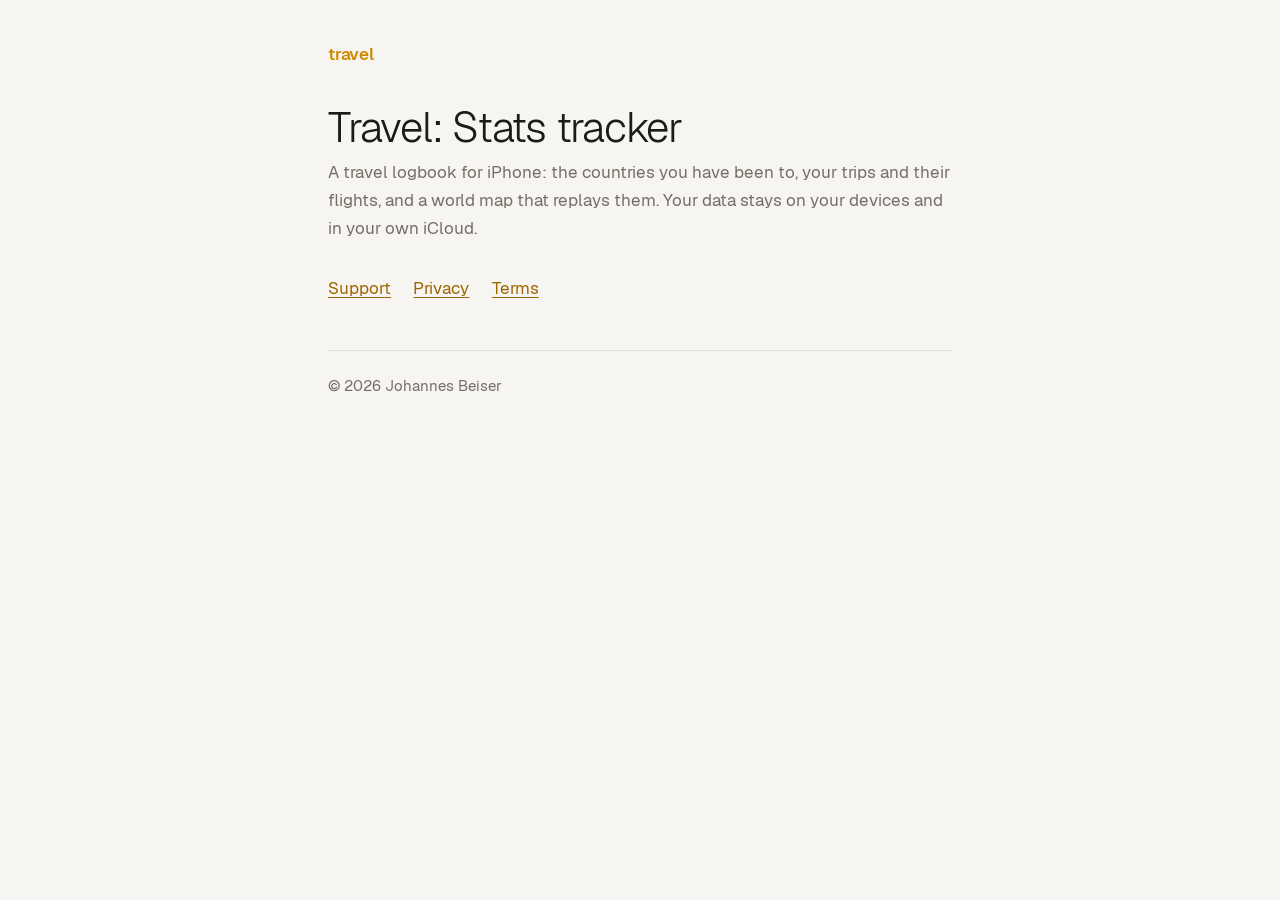
==== index.html @ 7bc4e03f "The website: one line about the app, privacy, terms and support Co-Authored-By: Claude Opus 5.5 (1M " ====
<!doctype html>
<html lang="en">
<head>
<meta charset="utf-8">
<meta name="viewport" content="width=device-width, initial-scale=1, viewport-fit=cover">
<title>Travel: Stats tracker</title>
<meta name="description" content="A travel logbook for iPhone: the countries you have been to, your trips and flights on a world map. Your data stays in your own iCloud.">
<meta name="theme-color" content="#121211">
<link rel="stylesheet" href="style.css">
</head>
<body>
<div class="wrap">
  <span class="mark">travel</span>

  <h1>Travel: Stats tracker</h1>
  <p class="sub">A travel logbook for iPhone: the countries you have been to, your trips and their
    flights, and a world map that replays them. Your data stays on your devices and in your own
    iCloud.</p>

  <nav class="links">
    <a href="support.html">Support</a>
    <a href="privacy.html">Privacy</a>
    <a href="terms.html">Terms</a>
  </nav>

  <footer>&copy; 2026 Johannes Beiser</footer>
</div>
</body>
</html>
---- style.css ----
/* TravelStats — the app's Night palette: near-black, warm off-white, amber as a small accent.
   Dark first, because the app is. A light variant follows the reader's system setting. */
@font-face { font-family:"Geist"; font-weight:300; font-display:swap; src:url("fonts/Geist-Light.ttf") format("truetype"); }
@font-face { font-family:"Geist"; font-weight:400; font-display:swap; src:url("fonts/Geist-Regular.ttf") format("truetype"); }
@font-face { font-family:"Geist"; font-weight:600; font-display:swap; src:url("fonts/Geist-SemiBold.ttf") format("truetype"); }

:root {
  color-scheme: dark;
  --paper:#121211; --ink:#F3F1EB; --faint:#8C897F; --hair:#2A2926; --wash:#1C1B19;
  --amber:#F2B233; --link:#F2B233;
}
@media (prefers-color-scheme: light) {
  :root { color-scheme: light;
          --paper:#F6F5F2; --ink:#1C1B19; --faint:#736F66; --hair:#E4E2DD; --wash:#FFFFFF;
          --amber:#D08A00; --link:#9E6500; }
}
* { box-sizing:border-box; }
html { background:var(--paper); -webkit-text-size-adjust:100%; }
body { margin:0; background:var(--paper); color:var(--ink); font-size:17px; line-height:1.65;
       font-family:"Geist",ui-sans-serif,system-ui,-apple-system,"Helvetica Neue",sans-serif;
       -webkit-font-smoothing:antialiased; }
.wrap { max-width:42rem; margin:0 auto; padding:2.5rem 1.5rem 4rem; }
a { color:var(--link); text-underline-offset:.18em; text-decoration-thickness:1px; }
.mark { color:var(--amber); font-weight:600; letter-spacing:-.01em; text-decoration:none;
        font-size:1.05rem; display:inline-block; margin-bottom:2.2rem; }
h1 { font-size:clamp(2rem,6vw,2.6rem); font-weight:300; letter-spacing:-.03em; line-height:1.15;
     margin:0 0 .4rem; }
.sub { color:var(--faint); margin:0 0 .6rem; }
.date { color:var(--faint); font-size:.9rem; margin:0 0 2.5rem; }
h2 { font-size:1.15rem; font-weight:600; letter-spacing:-.012em; margin:2.4rem 0 .6rem; }
h3 { font-size:1.02rem; font-weight:600; margin:1.6rem 0 .25rem; }
p, li { text-wrap:pretty; }
p.a { color:var(--faint); margin:.25rem 0 0; }
ul { padding-left:1.2rem; }
li { margin:.4rem 0; }
.lead { background:var(--wash); border:1px solid var(--hair); border-radius:12px;
        padding:1.1rem 1.3rem; }
nav.links { display:flex; flex-wrap:wrap; gap:.4rem 1.4rem; margin-top:2rem; }
footer { border-top:1px solid var(--hair); margin-top:3rem; padding-top:1.4rem;
         color:var(--faint); font-size:.92rem; }
footer a { color:var(--faint); }
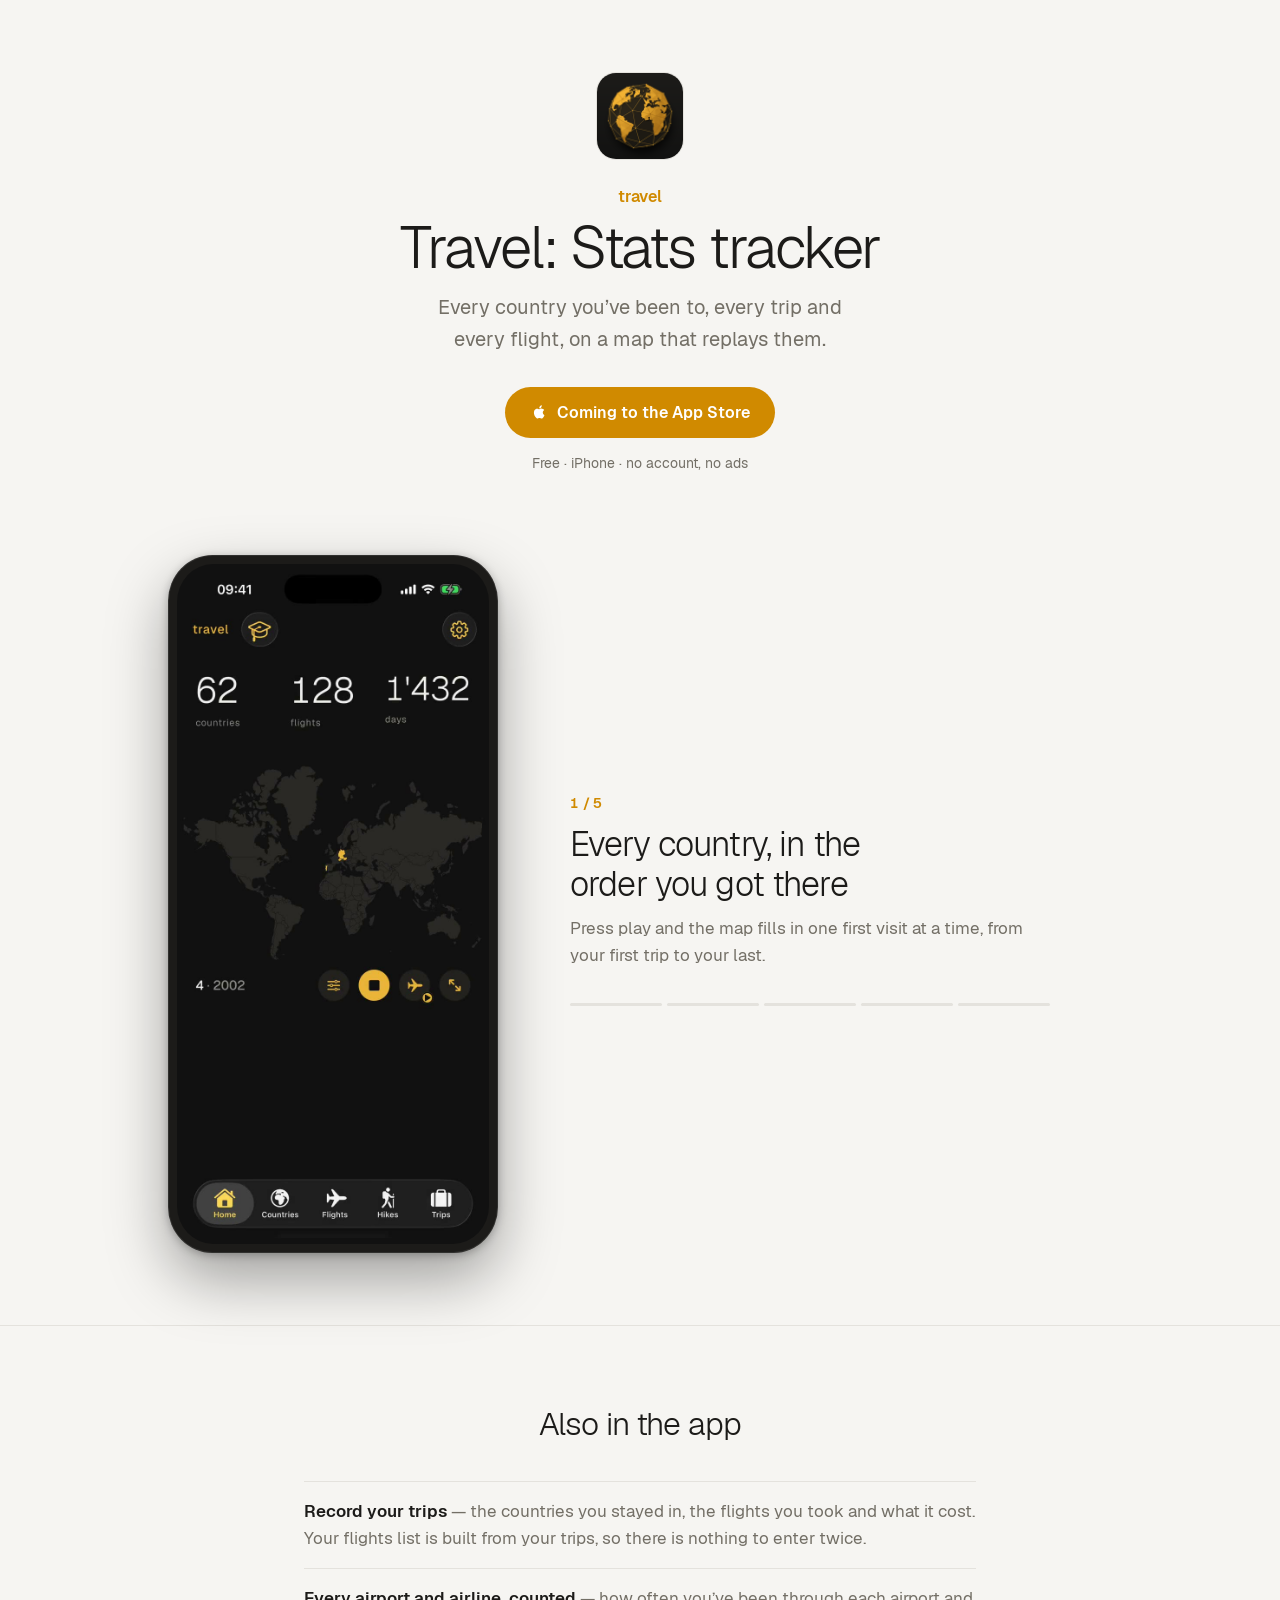
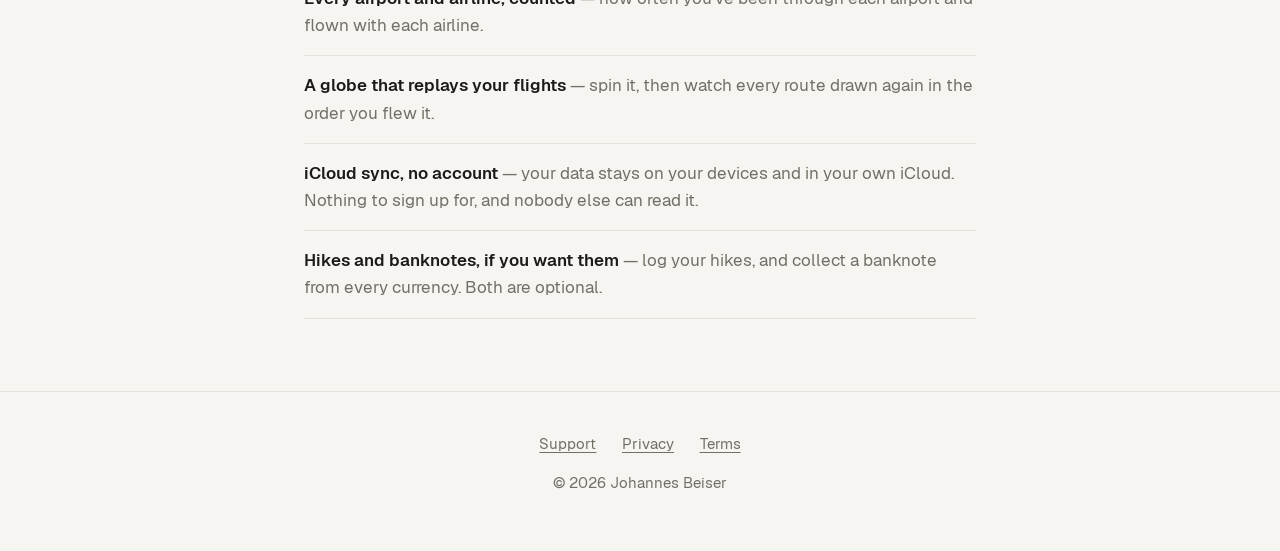
==== commit 79df9330: "The landing page: the app, the App Store link and a five-part video tour index.html replaces the pla" ====
--- a/index.html
+++ b/index.html
@@ -3,27 +3,300 @@
 <head>
 <meta charset="utf-8">
 <meta name="viewport" content="width=device-width, initial-scale=1, viewport-fit=cover">
-<title>Travel: Stats tracker</title>
-<meta name="description" content="A travel logbook for iPhone: the countries you have been to, your trips and flights on a world map. Your data stays in your own iCloud.">
+<title>Travel: Stats tracker — your countries, trips and flights on one map</title>
+<meta name="description" content="A travel logbook for iPhone: every country you have been to, your trips and the flights that got you there, on a world map and a globe that replay them. Kept in your own iCloud. No account, no ads.">
+<link rel="canonical" href="https://johannesbeiser.github.io/travelstats-site/">
+<link rel="icon" href="img/favicon.png" type="image/png">
+<link rel="apple-touch-icon" href="img/apple-touch-icon.png">
 <meta name="theme-color" content="#121211">
-<link rel="stylesheet" href="style.css">
+<meta property="og:type" content="website">
+<meta property="og:url" content="https://johannesbeiser.github.io/travelstats-site/">
+<meta property="og:site_name" content="Travel: Stats tracker">
+<meta property="og:title" content="Travel: Stats tracker">
+<meta property="og:description" content="Every country you have been to, your trips and your flights, on a map and a globe that replay them.">
+<meta property="og:image" content="https://johannesbeiser.github.io/travelstats-site/demo/share.jpg">
+<meta property="og:image:alt" content="Travel on an iPhone: a globe with flight routes drawn between the countries visited.">
+<meta name="twitter:card" content="summary_large_image">
+<link rel="preload" href="fonts/Geist-Light.ttf" as="font" type="font/ttf" crossorigin>
+<style>
+  /* The app's Night palette and Geist, as in style.css (which the other three pages use). This
+     page carries its own sheet so a change here can never move privacy, terms or support. */
+  @font-face { font-family:"Geist"; font-weight:300; font-display:swap; src:url("fonts/Geist-Light.ttf") format("truetype"); }
+  @font-face { font-family:"Geist"; font-weight:400; font-display:swap; src:url("fonts/Geist-Regular.ttf") format("truetype"); }
+  @font-face { font-family:"Geist"; font-weight:600; font-display:swap; src:url("fonts/Geist-SemiBold.ttf") format("truetype"); }
+
+  :root {
+    color-scheme: dark;
+    --paper:#121211; --ink:#F3F1EB; --faint:#8C897F; --hair:#2A2926; --wash:#1C1B19;
+    --amber:#F2B233; --link:#F2B233; --on-amber:#121211;
+    --bezel:#050505;
+  }
+  @media (prefers-color-scheme: light) {
+    :root { color-scheme: light;
+            --paper:#F6F5F2; --ink:#1C1B19; --faint:#736F66; --hair:#E4E2DD; --wash:#FFFFFF;
+            --amber:#D08A00; --link:#9E6500; --on-amber:#FFFFFF; --bezel:#1C1B19; }
+  }
+  * { box-sizing:border-box; }
+  html { background:var(--paper); -webkit-text-size-adjust:100%; }
+  body { margin:0; background:var(--paper); color:var(--ink); font-size:17px; line-height:1.6;
+         font-family:"Geist",ui-sans-serif,system-ui,-apple-system,"Helvetica Neue",sans-serif;
+         -webkit-font-smoothing:antialiased; }
+  .wrap { max-width:62rem; margin:0 auto; padding:0 1.5rem; }
+  a { color:var(--link); text-underline-offset:.18em; text-decoration-thickness:1px; }
+  :focus-visible { outline:2px solid var(--amber); outline-offset:3px; border-radius:4px; }
+
+  /* ---- top ---- */
+  header.hero { padding:4.5rem 0 2.5rem; text-align:center; }
+  .icon { display:block; width:88px; height:88px; margin:0 auto 1.5rem; border-radius:20px;
+          border:1px solid var(--hair); }
+  .mark { color:var(--amber); font-weight:600; letter-spacing:-.01em; font-size:1rem;
+          display:block; margin:0 0 .5rem; }
+  h1 { font-size:clamp(2.3rem,7vw,3.6rem); font-weight:300; letter-spacing:-.035em; line-height:1.05;
+       margin:0 0 .8rem; }
+  .tagline { font-size:clamp(1.05rem,2.8vw,1.25rem); color:var(--faint); margin:0 auto 2rem;
+             max-width:32rem; text-wrap:balance; }
+  .cta { display:inline-flex; align-items:center; gap:.55rem; background:var(--amber);
+         color:var(--on-amber); font-weight:600; font-size:1rem; text-decoration:none;
+         padding:.8rem 1.6rem; border-radius:100px; transition:transform .12s ease; }
+  .cta:hover { transform:translateY(-1px); }
+  .cta svg { width:18px; height:18px; fill:currentColor; }
+  .cta-note { display:block; margin-top:.9rem; font-size:.88rem; color:var(--faint); }
+
+  /* ---- the tour ---- */
+  section.tour { padding:2.5rem 0 4.5rem; border-bottom:1px solid var(--hair); }
+  .tour .wrap { display:grid; gap:2.2rem; grid-template-columns:1fr; justify-items:center; align-items:center; }
+  @media (min-width:56rem) {
+    .tour .wrap { grid-template-columns:minmax(0,330px) minmax(0,1fr); gap:4.5rem; justify-items:stretch; }
+  }
+  .tour .wrap > .tour-text { width:100%; min-width:0; }
+
+  /* The bezel is drawn, not filmed: the simulator records the screen alone. */
+  .phone { position:relative; width:100%; max-width:330px; background:var(--bezel);
+           border-radius:min(13.5%,46px); padding:min(2.6%,9px);
+           box-shadow:0 2px 8px rgba(0,0,0,.25), 0 26px 60px rgba(0,0,0,.35); }
+  .phone::after { content:""; position:absolute; inset:0; border-radius:inherit; pointer-events:none;
+                  border:1px solid rgba(255,255,255,.09); }
+  .phone video { display:block; width:100%; aspect-ratio:720 / 1566; height:auto;
+                 border-radius:min(11.5%,38px); background:#121211; object-fit:cover; }
+
+  .panels { position:relative; min-height:8rem; transition:height .35s ease; }
+  .panel { position:absolute; inset:0; opacity:0; transform:translateY(10px); pointer-events:none;
+           transition:opacity .45s ease, transform .45s ease; }
+  .panel.on { opacity:1; transform:none; }
+  .panel .n { display:block; color:var(--amber); font-size:.85rem; font-weight:600;
+              letter-spacing:.02em; margin-bottom:.6rem; font-variant-numeric:tabular-nums; }
+  .panel h2 { font-size:clamp(1.5rem,4vw,2.15rem); font-weight:300; letter-spacing:-.025em;
+              line-height:1.15; margin:0 0 .75rem; text-wrap:balance; }
+  .panel p { margin:0; color:var(--faint); font-size:1.05rem; max-width:30rem; text-wrap:pretty; }
+  @media (prefers-reduced-motion: reduce) {
+    .panel, .panel.on { transition:opacity .2s linear; transform:none; }
+    .panels { transition:none; }
+  }
+
+  /* One tick per section, filling as it plays; each jumps there. */
+  .ticks { display:flex; gap:5px; margin-top:1.6rem; max-width:30rem; }
+  .tick { flex:1; min-width:0; height:20px; padding:0; border:0; background:none; cursor:pointer;
+          display:flex; align-items:center; }
+  .tick .bar { display:block; width:100%; height:3px; border-radius:2px; overflow:hidden;
+               background:var(--hair); }
+  .tick:hover .bar { background:var(--faint); }
+  .tick i { display:block; height:100%; width:0; background:var(--amber); }
+
+  /* ---- also ---- */
+  section.also { padding:4.5rem 0; border-bottom:1px solid var(--hair); }
+  section.also h2 { font-size:clamp(1.5rem,4vw,2rem); font-weight:300; letter-spacing:-.025em;
+                    text-align:center; margin:0; }
+  .lines { list-style:none; padding:0; margin:2rem auto 0; max-width:42rem; }
+  .lines li { padding:1rem 0; border-bottom:1px solid var(--hair); color:var(--faint); text-wrap:pretty; }
+  .lines li:first-child { border-top:1px solid var(--hair); }
+  .lines b { color:var(--ink); font-weight:600; }
+
+  noscript ul { list-style:none; padding:0; margin:0; max-width:30rem; }
+  noscript li { padding:.6rem 0; color:var(--faint); }
+  noscript b { color:var(--ink); }
+
+  footer { padding:2.5rem 0 3.5rem; text-align:center; color:var(--faint); font-size:.92rem; }
+  footer nav { display:flex; flex-wrap:wrap; justify-content:center; gap:.5rem 1.6rem; margin-bottom:1rem; }
+  footer a { color:var(--faint); }
+  footer a:hover { color:var(--ink); }
+
+  /* Narrow screens: the phone is sized by height, so its picture and the words about it share
+     the screen (Corridor's measurement: the width comes from the height, not from aspect-ratio,
+     because WebKit gives a shrink-wrapped parent nothing from aspect-ratio on a non-replaced box). */
+  @media (max-width:55.99rem) {
+    header.hero { padding:3rem 0 1rem; }
+    section.tour { padding:1.5rem 0 3.5rem; }
+    .tour .wrap { gap:1.6rem; }
+    .phone { width:fit-content; max-width:100%; }
+    .phone video {
+      --film-h:min(66svh, calc(100svh - 17rem), calc((100vw - 4.2rem) * 1566 / 720));
+      height:var(--film-h); width:calc(var(--film-h) * 720 / 1566); max-width:100%;
+    }
+  }
+</style>
 </head>
 <body>
-<div class="wrap">
-  <span class="mark">travel</span>
-
-  <h1>Travel: Stats tracker</h1>
-  <p class="sub">A travel logbook for iPhone: the countries you have been to, your trips and their
-    flights, and a world map that replays them. Your data stays on your devices and in your own
-    iCloud.</p>
-
-  <nav class="links">
-    <a href="support.html">Support</a>
-    <a href="privacy.html">Privacy</a>
-    <a href="terms.html">Terms</a>
-  </nav>
-
-  <footer>&copy; 2026 Johannes Beiser</footer>
-</div>
+
+<header class="hero">
+  <div class="wrap">
+    <img class="icon" src="img/icon.png" width="88" height="88" alt="The Travel app icon: a low-poly globe in amber on black.">
+    <span class="mark">travel</span>
+    <h1>Travel: Stats tracker</h1>
+    <p class="tagline">Every country you’ve been to, every trip and every flight, on a map that replays them.</p>
+    <a class="cta" href="https://apps.apple.com/app/id6815340107">
+      <svg viewBox="0 0 24 24" aria-hidden="true"><path d="M17.05 12.54c-.02-2.2 1.8-3.26 1.88-3.31-1.02-1.5-2.62-1.7-3.19-1.72-1.36-.14-2.65.8-3.34.8-.69 0-1.75-.78-2.87-.76-1.48.02-2.84.86-3.6 2.18-1.53 2.66-.39 6.6 1.1 8.76.73 1.06 1.6 2.25 2.74 2.2 1.1-.04 1.51-.71 2.84-.71 1.32 0 1.7.71 2.86.69 1.18-.02 1.93-1.08 2.65-2.14.84-1.23 1.18-2.42 1.2-2.48-.03-.01-2.29-.88-2.31-3.5zM14.9 5.9c.6-.74 1.01-1.76.9-2.78-.87.04-1.93.58-2.56 1.31-.56.65-1.06 1.69-.93 2.69.97.07 1.97-.49 2.59-1.22z"/></svg>
+      Coming to the App Store
+    </a>
+    <span class="cta-note">Free · iPhone · no account, no ads</span>
+  </div>
+</header>
+
+<section class="tour" id="tour">
+  <div class="wrap">
+    <div class="phone">
+      <video id="film" playsinline muted loop preload="metadata" poster="demo/poster.jpg"
+             aria-label="A tour of Travel on an iPhone: the world map filling in, the countries list, flights replayed on a globe, the trips list and the Academy's shape quiz.">
+        <source src="demo/landing-tour.mp4" type="video/mp4">
+      </video>
+    </div>
+    <div class="tour-text">
+      <div class="panels" id="panels"></div>
+      <div class="ticks" id="ticks"></div>
+      <noscript>
+      <ul>
+      <!-- demo-noscript -->
+      <li><b>Every country, in the order you got there</b> — Press play and the map fills in one first visit at a time, from your first trip to your last.</li>
+      <li><b>All your countries</b> — Newest first, each with the day you arrived, and how much of the world that is.</li>
+      <li><b>Every flight, on a globe</b> — Your routes are drawn leg by leg, in the order you flew them, and each country lights up as you land.</li>
+      <li><b>Every trip</b> — Its days, its countries, its flights and what it cost, from the first one on.</li>
+      <li><b>Learn about the countries you visited</b> — Refresh what you know about the countries you’ve already been to: their capitals, flags, shapes and currencies.</li>
+      <!-- /demo-noscript -->
+      </ul>
+      </noscript>
+    </div>
+  </div>
+</section>
+
+<section class="also">
+  <div class="wrap">
+    <h2>Also in the app</h2>
+    <ul class="lines">
+      <li><b>Record your trips</b> — the countries you stayed in, the flights you took and what it cost. Your flights list is built from your trips, so there is nothing to enter twice.</li>
+      <li><b>Every airport and airline, counted</b> — how often you’ve been through each airport and flown with each airline.</li>
+      <li><b>A globe that replays your flights</b> — spin it, then watch every route drawn again in the order you flew it.</li>
+      <li><b>iCloud sync, no account</b> — your data stays on your devices and in your own iCloud. Nothing to sign up for, and nobody else can read it.</li>
+      <li><b>Hikes and banknotes, if you want them</b> — log your hikes, and collect a banknote from every currency. Both are optional.</li>
+    </ul>
+  </div>
+</section>
+
+<footer>
+  <div class="wrap">
+    <nav>
+      <a href="support.html">Support</a>
+      <a href="privacy.html">Privacy</a>
+      <a href="terms.html">Terms</a>
+    </nav>
+    &copy; 2026 Johannes Beiser
+  </div>
+</footer>
+
+<!-- Written by TravelStats/Tools/demo/publish-demo.py (app repo) from the take that produced the
+     video, so the words beside the phone cannot drift from it. Do not edit by hand: change the
+     words in docs/demo/landing-tour.json there and publish again. -->
+<script id="demo-timeline" type="application/json">
+{"path": "landing-tour", "durationSeconds": 57.4, "sections": [{"id": "map-replay", "start": 0.0, "end": 14.1, "title": "Every country, in the order you got there", "body": "Press play and the map fills in one first visit at a time, from your first trip to your last."}, {"id": "countries", "start": 14.1, "end": 20.967, "title": "All your countries", "body": "Newest first, each with the day you arrived, and how much of the world that is."}, {"id": "globe-flights", "start": 20.967, "end": 38.567, "title": "Every flight, on a globe", "body": "Your routes are drawn leg by leg, in the order you flew them, and each country lights up as you land."}, {"id": "trips", "start": 38.567, "end": 45.6, "title": "Every trip", "body": "Its days, its countries, its flights and what it cost, from the first one on."}, {"id": "academy", "start": 45.6, "end": 57.4, "title": "Learn about the countries you visited", "body": "Refresh what you know about the countries you’ve already been to: their capitals, flags, shapes and currencies."}]}
+</script>
+
+<script>
+(function () {
+  var film = document.getElementById('film');
+  var panelHost = document.getElementById('panels');
+  var tickHost = document.getElementById('ticks');
+  var data = JSON.parse(document.getElementById('demo-timeline').textContent || '{}');
+  var sections = (data.sections || []).filter(function (s) { return s.title; });
+  if (!film || !sections.length) { return; }
+
+  var panels = sections.map(function (s, i) {
+    var el = document.createElement('div');
+    el.className = 'panel';
+    var n = document.createElement('span');
+    n.className = 'n';
+    n.textContent = (i + 1) + ' / ' + sections.length;
+    var h = document.createElement('h2');
+    h.textContent = s.title;
+    var p = document.createElement('p');
+    p.textContent = s.body;
+    el.appendChild(n); el.appendChild(h); el.appendChild(p);
+    panelHost.appendChild(el);
+    return el;
+  });
+
+  var ticks = sections.map(function (s, i) {
+    var t = document.createElement('button');
+    t.type = 'button';
+    t.className = 'tick';
+    t.setAttribute('aria-label', 'Jump to: ' + s.title);
+    var bar = document.createElement('span');
+    bar.className = 'bar';
+    var fill = document.createElement('i');
+    bar.appendChild(fill);
+    t.appendChild(bar);
+    t.addEventListener('click', function () { film.currentTime = s.start + 0.05; show(i); });
+    tickHost.appendChild(t);
+    return fill;
+  });
+
+  // The block follows the showing panel's own height; the column keeps the tallest as its floor,
+  // so nothing below the tour moves when a longer panel comes on.
+  var showing = -1, heights = [];
+  var column = panelHost.parentNode;
+  function fit() {
+    column.style.minHeight = '0';
+    heights = panels.map(function (el) {
+      el.style.position = 'relative';
+      var h = el.offsetHeight;
+      el.style.position = '';
+      return h;
+    });
+    panelHost.style.height = Math.max.apply(Math, heights) + 'px';
+    column.style.minHeight = column.offsetHeight + 'px';
+    panelHost.style.height = (heights[Math.max(0, showing)] || 0) + 'px';
+  }
+  function show(i) {
+    if (i === showing) { return; }
+    if (panels[showing]) { panels[showing].classList.remove('on'); }
+    panels[i].classList.add('on');
+    panelHost.style.height = heights[i] + 'px';
+    ticks.forEach(function (f, n) { if (n < i) { f.style.width = '100%'; } else if (n > i) { f.style.width = '0'; } });
+    showing = i;
+  }
+  fit(); show(0);
+  window.addEventListener('resize', fit);
+  if (document.fonts && document.fonts.ready) { document.fonts.ready.then(fit); }
+
+  film.addEventListener('timeupdate', function () {
+    var t = film.currentTime, at = 0;
+    for (var i = 0; i < sections.length; i++) { if (t >= sections[i].start) { at = i; } }
+    show(at);
+    var s = sections[at];
+    ticks[at].style.width = Math.min(100, Math.max(0, (t - s.start) / Math.max(0.001, s.end - s.start) * 100)) + '%';
+  });
+
+  // Muted, inline autoplay once the page has loaded; some WebKit browsers refuse a call with no
+  // gesture behind it, so the first touch, scroll or click tries again (a no-op if playing).
+  // Reduced motion: no autoplay; the film gets its own controls and waits to be started.
+  if (window.matchMedia && window.matchMedia('(prefers-reduced-motion: reduce)').matches) {
+    film.controls = true;
+    return;
+  }
+  function start() { var p = film.play(); if (p && p.catch) { p.catch(function () {}); } }
+  if (document.readyState === 'complete') { setTimeout(start, 600); }
+  else { window.addEventListener('load', function () { setTimeout(start, 600); }); }
+  ['touchstart', 'scroll', 'click'].forEach(function (e) {
+    window.addEventListener(e, start, { passive: true, once: true });
+  });
+}());
+</script>
 </body>
 </html>
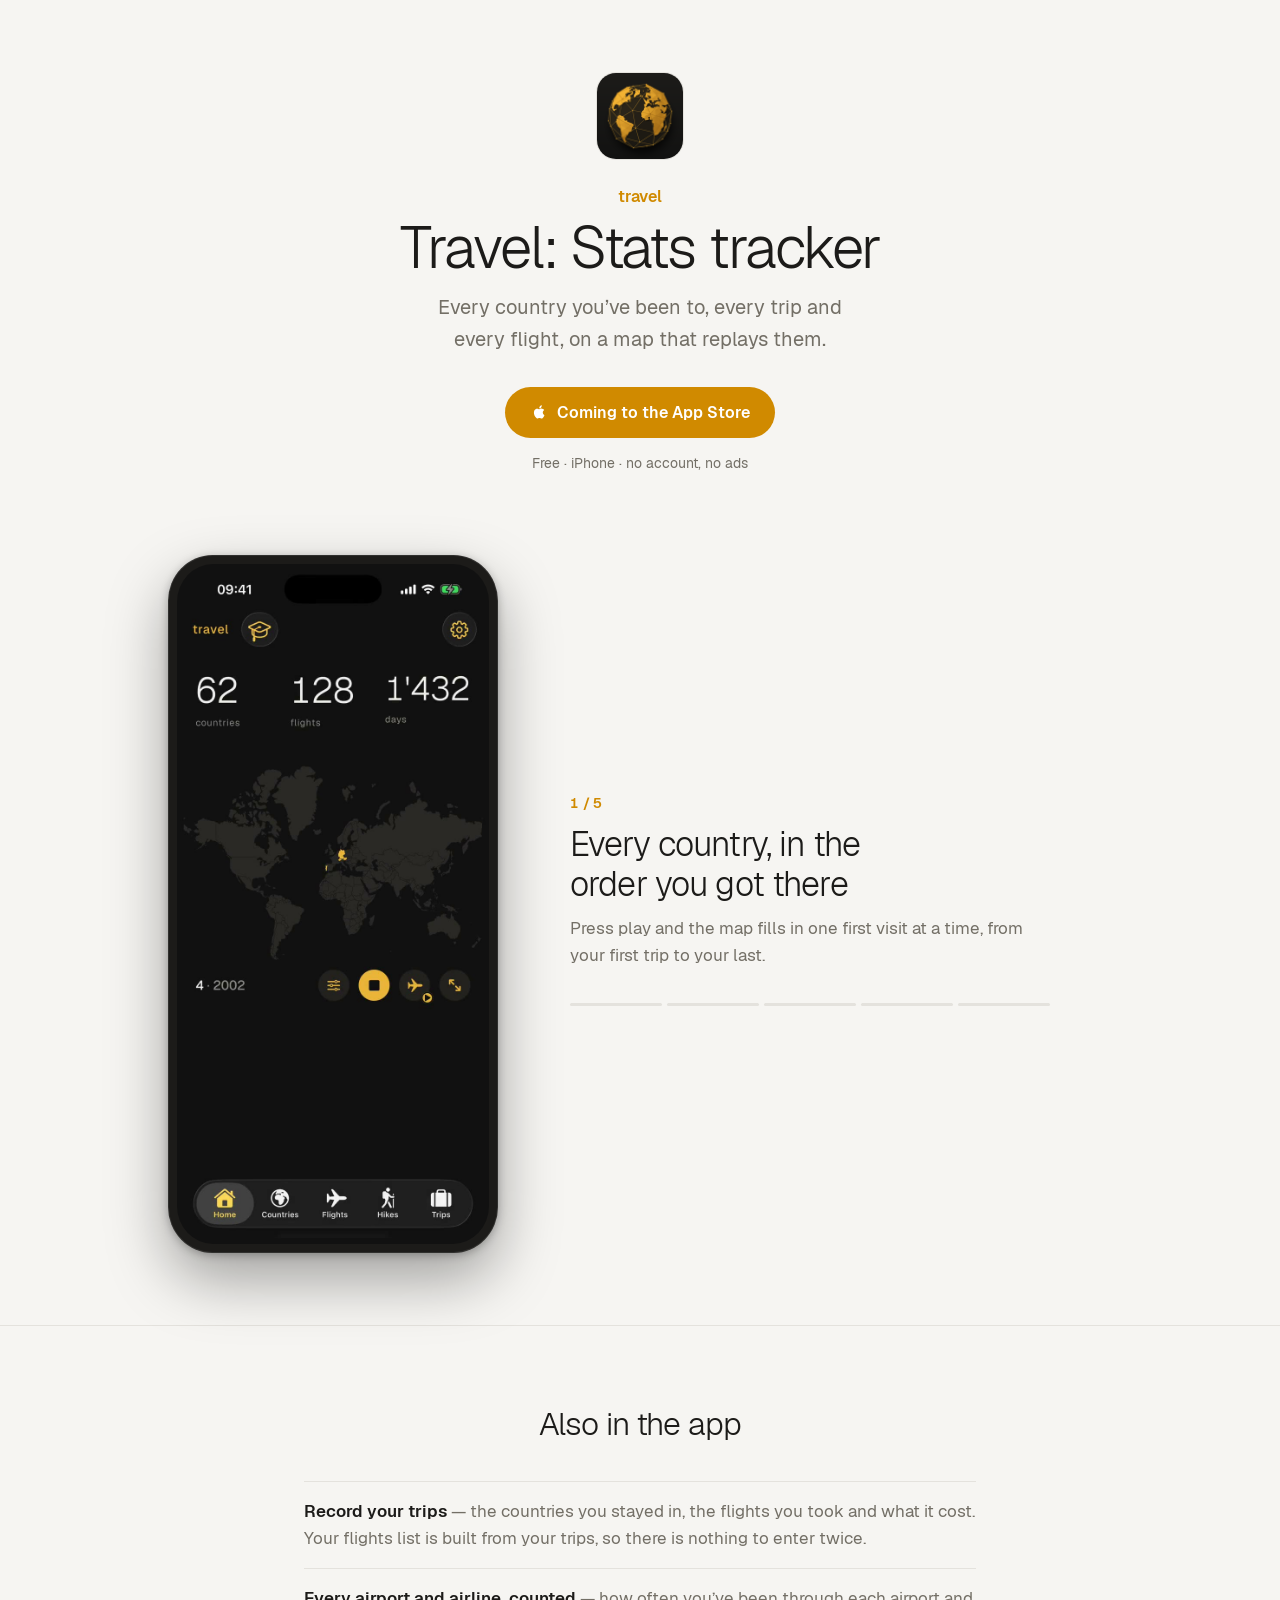
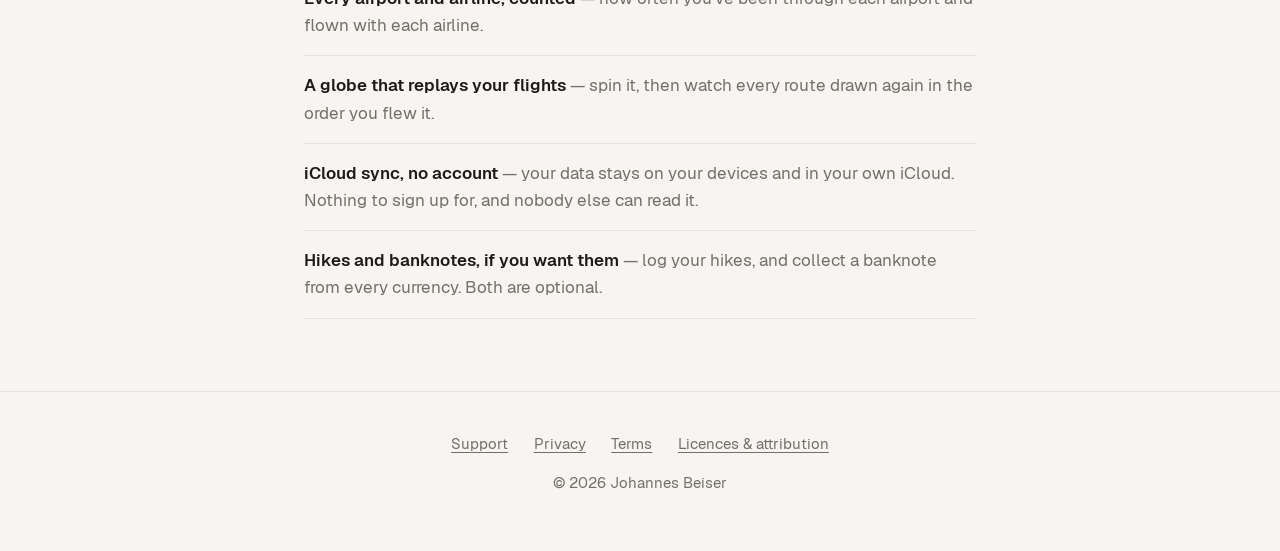
==== commit 68d7906e: "Licences & attribution: the data and the font the app is built on, linked from every footer credits." ====
--- a/index.html
+++ b/index.html
@@ -196,6 +196,7 @@
       <a href="support.html">Support</a>
       <a href="privacy.html">Privacy</a>
       <a href="terms.html">Terms</a>
+      <a href="credits.html">Licences &amp; attribution</a>
     </nav>
     &copy; 2026 Johannes Beiser
   </div>
